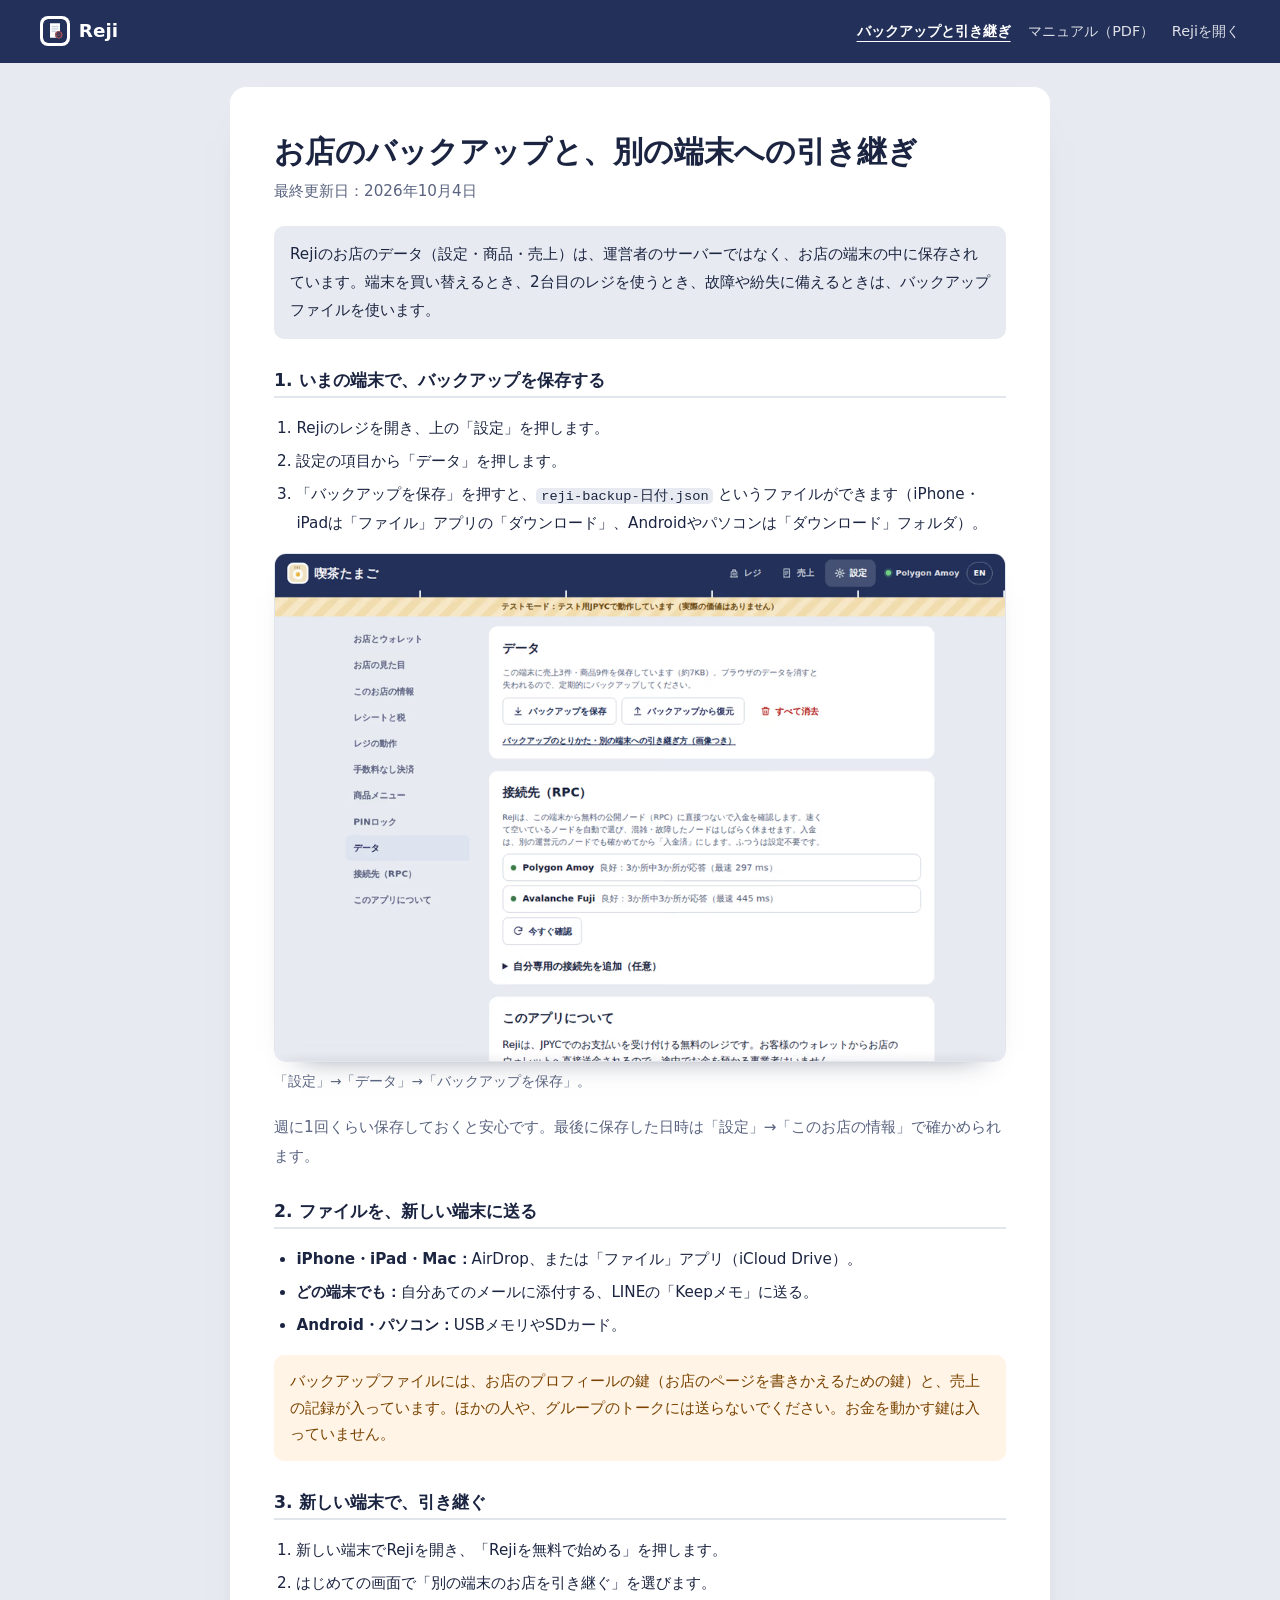
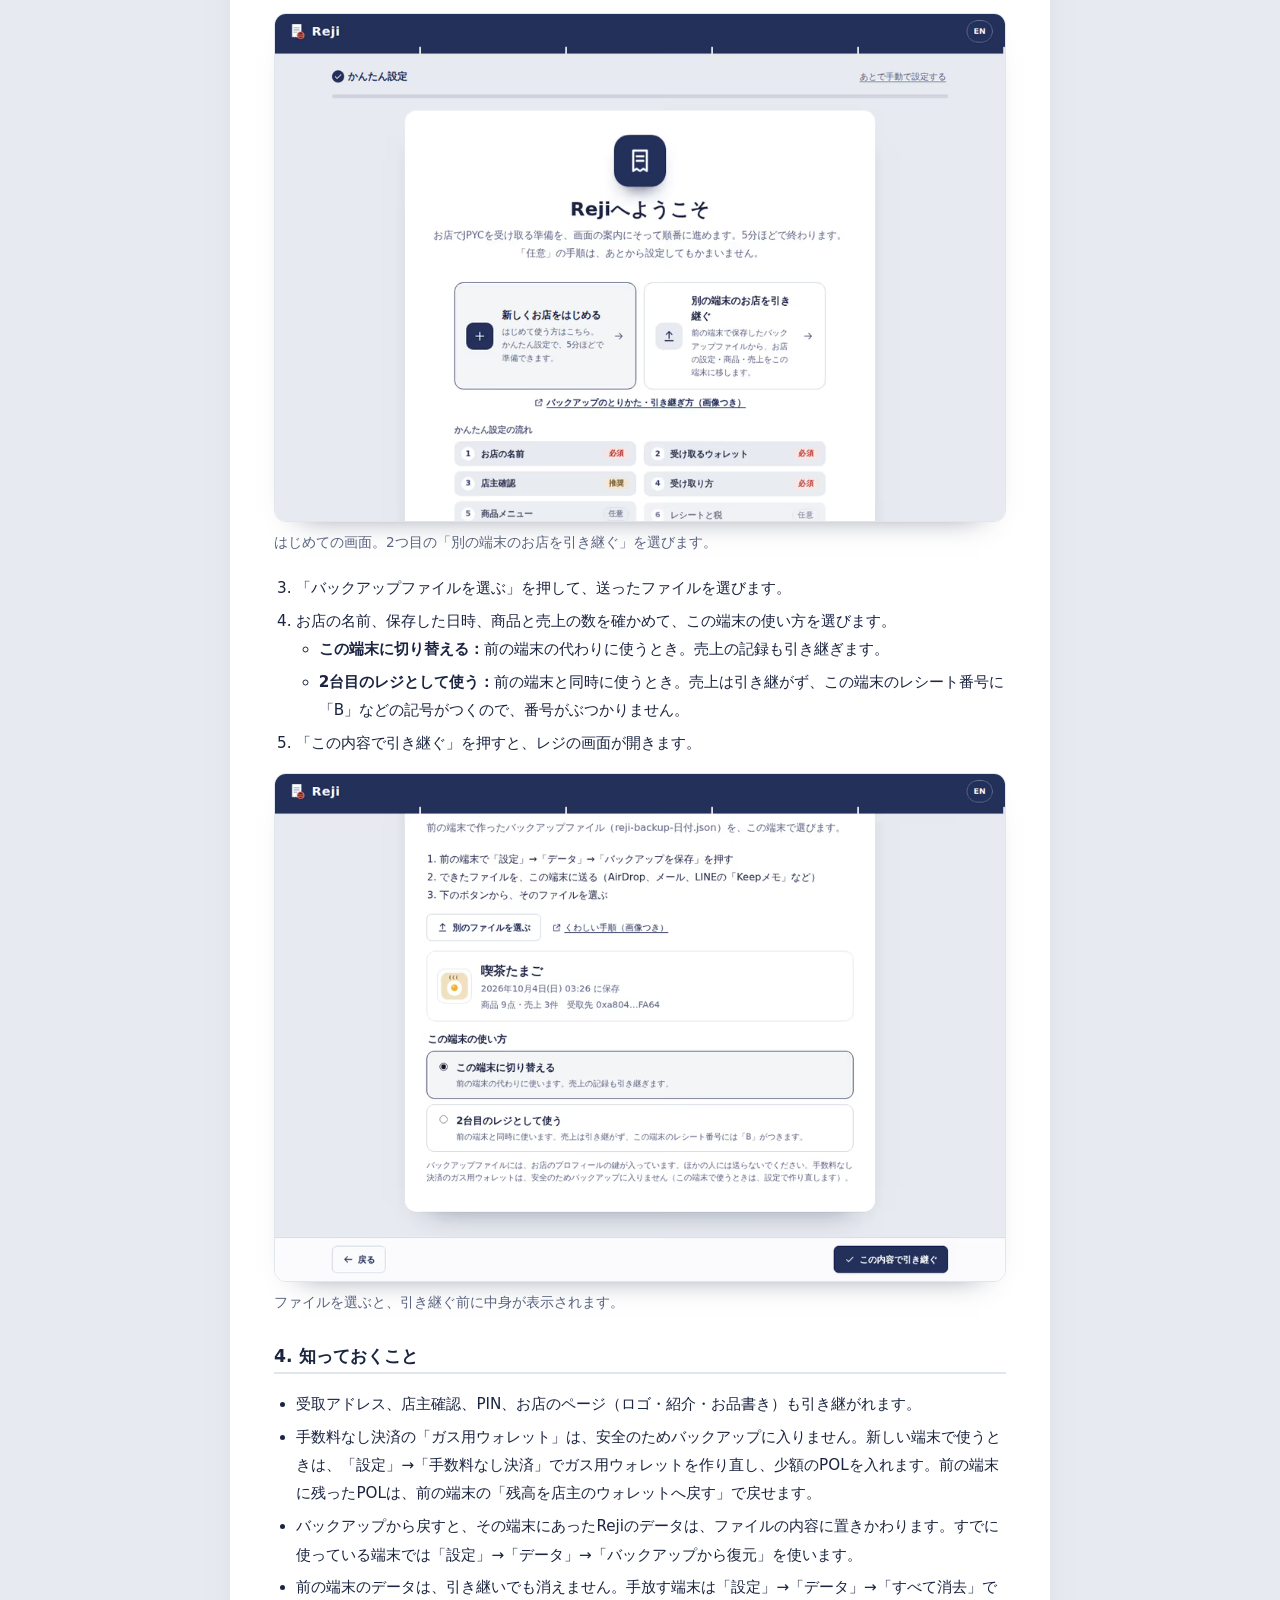
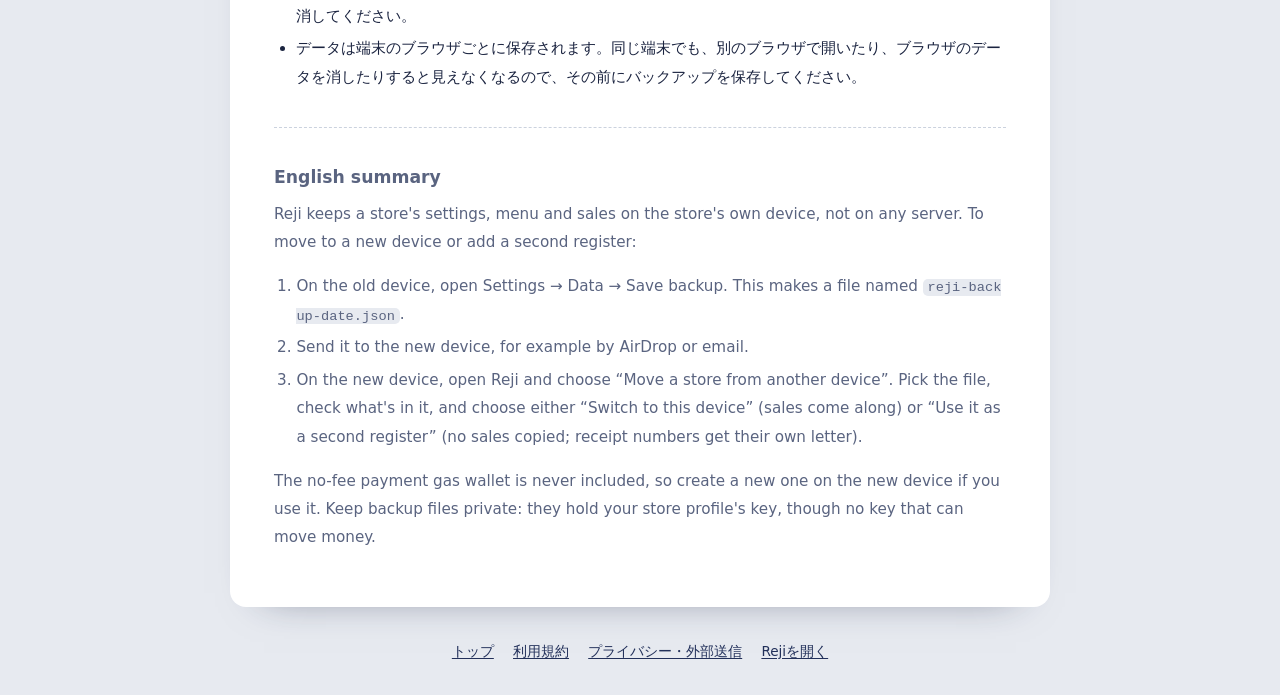
==== backup.html @ fb148472 "Reji v0.1.2" ====
<!doctype html>
<html lang="ja">
<head>
<meta charset="utf-8">
<meta name="viewport" content="width=device-width, initial-scale=1, viewport-fit=cover">
<meta name="format-detection" content="telephone=no, email=no, address=no, date=no">
<meta name="color-scheme" content="only light">
<meta name="theme-color" content="#22305A">
<title>お店のバックアップと引き継ぎ | Reji</title>
<meta name="description" content="Rejiのお店のデータ（設定・商品・売上）をバックアップして、新しい端末や2台目のレジに引き継ぐ手順です。">
<link rel="canonical" href="backup.html">
<meta property="og:url" content="backup.html">
<meta property="og:site_name" content="Reji">
<meta property="og:type" content="website">
<meta property="og:title" content="お店のバックアップと引き継ぎ | Reji">
<meta property="og:description" content="Rejiのお店のデータ（設定・商品・売上）をバックアップして、新しい端末や2台目のレジに引き継ぐ手順です。">
<meta property="og:image" content="assets/img/landing/og.png">
<meta property="og:image:width" content="1200">
<meta property="og:image:height" content="630">
<meta property="og:locale" content="ja_JP">
<meta name="twitter:card" content="summary_large_image">
<meta name="twitter:image" content="assets/img/landing/og.png">
<link rel="icon" href="favicon.ico" sizes="48x48">
<link rel="icon" href="assets/img/icon.svg" type="image/svg+xml">
<link rel="apple-touch-icon" href="assets/img/apple-touch-icon.png">
<link rel="stylesheet" href="assets/css/base.css">
<link rel="stylesheet" href="assets/css/legal.css">
</head>
<body class="legal">
<header class="lg-head">
  <a class="lg-brand" href="./"><img src="assets/img/icon.svg" alt="" width="30" height="30"><span>Reji</span></a>
  <nav><a href="backup.html" aria-current="page">バックアップと引き継ぎ</a><a href="docs/reji-manual-ja.pdf">マニュアル（PDF）</a><a href="app.html">Rejiを開く</a></nav>
</header>
<main class="lg-main">
<h1>お店のバックアップと、別の端末への引き継ぎ</h1>
<p class="lg-date">最終更新日：2026年10月4日</p>
<p class="lg-lead">Rejiのお店のデータ（設定・商品・売上）は、運営者のサーバーではなく、お店の端末の中に保存されています。端末を買い替えるとき、2台目のレジを使うとき、故障や紛失に備えるときは、バックアップファイルを使います。</p>

<h2>1. いまの端末で、バックアップを保存する</h2>
<ol>
<li>Rejiのレジを開き、上の「設定」を押します。</li>
<li>設定の項目から「データ」を押します。</li>
<li>「バックアップを保存」を押すと、<code>reji-backup-日付.json</code> というファイルができます（iPhone・iPadは「ファイル」アプリの「ダウンロード」、Androidやパソコンは「ダウンロード」フォルダ）。</li>
</ol>
<figure class="lg-fig"><picture><source srcset="assets/img/help/save.avif" type="image/avif"><img src="assets/img/help/save.jpg" alt="設定の「データ」にある「バックアップを保存」ボタン" loading="lazy" width="960" height="667"></picture><figcaption>「設定」→「データ」→「バックアップを保存」。</figcaption></figure>
<p class="lg-note">週に1回くらい保存しておくと安心です。最後に保存した日時は「設定」→「このお店の情報」で確かめられます。</p>

<h2>2. ファイルを、新しい端末に送る</h2>
<ul>
<li><b>iPhone・iPad・Mac：</b>AirDrop、または「ファイル」アプリ（iCloud Drive）。</li>
<li><b>どの端末でも：</b>自分あてのメールに添付する、LINEの「Keepメモ」に送る。</li>
<li><b>Android・パソコン：</b>USBメモリやSDカード。</li>
</ul>
<p class="lg-warn">バックアップファイルには、お店のプロフィールの鍵（お店のページを書きかえるための鍵）と、売上の記録が入っています。ほかの人や、グループのトークには送らないでください。お金を動かす鍵は入っていません。</p>

<h2>3. 新しい端末で、引き継ぐ</h2>
<ol>
<li>新しい端末でRejiを開き、「Rejiを無料で始める」を押します。</li>
<li>はじめての画面で「別の端末のお店を引き継ぐ」を選びます。</li>
</ol>
<figure class="lg-fig"><picture><source srcset="assets/img/help/welcome.avif" type="image/avif"><img src="assets/img/help/welcome.jpg" alt="「新しくお店をはじめる」と「別の端末のお店を引き継ぐ」の2つの選択肢" loading="lazy" width="960" height="667"></picture><figcaption>はじめての画面。2つ目の「別の端末のお店を引き継ぐ」を選びます。</figcaption></figure>
<ol start="3">
<li>「バックアップファイルを選ぶ」を押して、送ったファイルを選びます。</li>
<li>お店の名前、保存した日時、商品と売上の数を確かめて、この端末の使い方を選びます。
  <ul>
  <li><b>この端末に切り替える：</b>前の端末の代わりに使うとき。売上の記録も引き継ぎます。</li>
  <li><b>2台目のレジとして使う：</b>前の端末と同時に使うとき。売上は引き継がず、この端末のレシート番号に「B」などの記号がつくので、番号がぶつかりません。</li>
  </ul></li>
<li>「この内容で引き継ぐ」を押すと、レジの画面が開きます。</li>
</ol>
<figure class="lg-fig"><picture><source srcset="assets/img/help/restore.avif" type="image/avif"><img src="assets/img/help/restore.jpg" alt="バックアップファイルの中身（お店の名前、保存日時、商品と売上の数）と、端末の使い方の選択" loading="lazy" width="960" height="667"></picture><figcaption>ファイルを選ぶと、引き継ぐ前に中身が表示されます。</figcaption></figure>

<h2>4. 知っておくこと</h2>
<ul>
<li>受取アドレス、店主確認、PIN、お店のページ（ロゴ・紹介・お品書き）も引き継がれます。</li>
<li>手数料なし決済の「ガス用ウォレット」は、安全のためバックアップに入りません。新しい端末で使うときは、「設定」→「手数料なし決済」でガス用ウォレットを作り直し、少額のPOLを入れます。前の端末に残ったPOLは、前の端末の「残高を店主のウォレットへ戻す」で戻せます。</li>
<li>バックアップから戻すと、その端末にあったRejiのデータは、ファイルの内容に置きかわります。すでに使っている端末では「設定」→「データ」→「バックアップから復元」を使います。</li>
<li>前の端末のデータは、引き継いでも消えません。手放す端末は「設定」→「データ」→「すべて消去」で消してください。</li>
<li>データは端末のブラウザごとに保存されます。同じ端末でも、別のブラウザで開いたり、ブラウザのデータを消したりすると見えなくなるので、その前にバックアップを保存してください。</li>
</ul>

<section class="lg-en">
<h2>English summary</h2>
<p>Reji keeps a store's settings, menu and sales on the store's own device, not on any server. To move to a new device or add a second register:</p>
<ol>
<li>On the old device, open Settings → Data → Save backup. This makes a file named <code>reji-backup-date.json</code>.</li>
<li>Send it to the new device, for example by AirDrop or email.</li>
<li>On the new device, open Reji and choose “Move a store from another device”. Pick the file, check what's in it, and choose either “Switch to this device” (sales come along) or “Use it as a second register” (no sales copied; receipt numbers get their own letter).</li>
</ol>
<p>The no-fee payment gas wallet is never included, so create a new one on the new device if you use it. Keep backup files private: they hold your store profile's key, though no key that can move money.</p>
</section>
</main>
<footer class="lg-foot"><a href="./">トップ</a><a href="terms.html">利用規約</a><a href="privacy.html">プライバシー・外部送信</a><a href="app.html">Rejiを開く</a></footer>
</body>
</html>
---- assets/css/base.css ----
/* Reji: "receipt tape and hanko".
   Indigo (ai) is the ink of the shop curtain; vermilion (shu) appears only on
   the paid stamp; paper is white on a cool mist ground. */
/* Reji Dot: the register's own dot-matrix font for numbers (tools/make-dot-font.py,
   3 KB, served from this site). Japanese text uses the device's own fonts. */
@font-face {
  font-family: "Reji Dot";
  src: url("../fonts/reji-dot.woff") format("woff");
  font-display: swap;
  unicode-range: U+0020-007E, U+00A0, U+00A5, U+00D7, U+FF0C, U+FF0E, U+FFE5;
}

:root {
  --ai: #22305a;
  --ai-deep: #18213f;
  --ai-wash: #dde3ef;
  --ink: #1b2440;
  --ink-soft: #5a6480;
  --mist: #e7eaf0;
  --paper: #fff;
  --line: #cbd2de;
  --line-soft: #e1e5ec;
  --shu: #d0391f;
  --matcha: #3f7d4e;
  --ochre: #b7802a;
  --ochre-wash: #fbf1dc;
  --ochre-line: #e8d0a0;
  --ochre-ink: #6b4a12;
  --danger: #b3261e;
  --danger-wash: #fbeae8;
  --focus: #3d6fe0;

  --font-ui: "BIZ UDPGothic", "Hiragino Sans", "Hiragino Kaku Gothic ProN", "Yu Gothic UI", "Meiryo", system-ui, sans-serif;
  --font-dot: "Reji Dot", "BIZ UDPGothic", "Hiragino Sans", "Hiragino Kaku Gothic ProN", "Yu Gothic UI", "Meiryo", system-ui, sans-serif;

  /* modular scale 1.25 */
  --t-xs: 0.8rem;
  --t-sm: 0.9rem;
  --t-md: 1rem;
  --t-lg: 1.25rem;
  --t-xl: 1.5625rem;
  --t-2xl: 1.953rem;
  --t-3xl: 2.441rem;
  --t-4xl: 3.052rem;

  --r-key: 10px;
  --r-ctl: 8px;
  --r-card: 14px;
  --r-modal: 18px;

  color-scheme: only light; /* never auto-darkened: QR codes must stay dark on light */
}

*, *::before, *::after { box-sizing: border-box; }
[hidden] { display: none !important; }
html { -webkit-text-size-adjust: 100%; text-size-adjust: 100%; touch-action: manipulation; /* quick taps never zoom (iPhone, iPad) */ }
button, .btn, .tile { -webkit-user-select: none; user-select: none; -webkit-touch-callout: none; }
body {
  margin: 0;
  font: 400 var(--t-md) / 1.6 var(--font-ui);
  color: var(--ink);
  background: var(--mist);
  -webkit-font-smoothing: antialiased;
  font-variant-numeric: tabular-nums;
}
h1, h2, h3 { line-height: 1.3; font-weight: 700; }
p { margin: 0 0 0.75em; }
a { color: var(--ai); text-underline-offset: 0.18em; }
img, svg { max-width: 100%; }
button, input, select, textarea { font: inherit; color: inherit; }
:focus-visible { outline: 3px solid var(--focus); outline-offset: 2px; }
.sr-only { position: absolute !important; width: 1px; height: 1px; padding: 0; margin: -1px; overflow: hidden; clip: rect(0 0 0 0); white-space: nowrap; border: 0; }
.muted { color: var(--ink-soft); }
.hint { display: block; color: var(--ink-soft); font-size: var(--t-xs); line-height: 1.55; }
.fine { color: var(--ink-soft); font-size: var(--t-xs); margin: 0; }
.ic { width: 1.25em; height: 1.25em; flex: none; }

/* ---------- buttons ---------- */
.btn {
  display: inline-flex; align-items: center; justify-content: center; gap: 0.5em;
  min-height: 44px; padding: 0.55em 1.1em;
  border: 1.5px solid var(--line); border-radius: var(--r-ctl);
  background: var(--paper); color: var(--ai);
  font-weight: 700; font-size: var(--t-sm); line-height: 1.25; text-decoration: none;
  cursor: pointer; transition: background-color .15s, border-color .15s, transform .06s;
  -webkit-tap-highlight-color: transparent;
}
.btn:hover { border-color: var(--ai); }
.btn:active { transform: translateY(1px); }
.btn:disabled { opacity: .45; cursor: not-allowed; transform: none; }
.btn.primary { background: var(--ai); border-color: var(--ai); color: #fff; }
.btn.primary:hover:not(:disabled) { background: var(--ai-deep); border-color: var(--ai-deep); }
.btn.ghost { background: transparent; }
.btn.quiet { background: transparent; border-color: transparent; padding-inline: 0.7em; }
.btn.quiet:hover { background: var(--ai-wash); }
.btn.danger { background: var(--danger); border-color: var(--danger); color: #fff; }
.btn.danger-ghost { background: transparent; border-color: transparent; color: var(--danger); }
.btn.danger-ghost:hover { background: var(--danger-wash); }
.btn.big { min-height: 56px; padding-inline: 1.5em; font-size: var(--t-lg); border-radius: 10px; }
.btn.small { min-height: 36px; padding: 0.3em 0.8em; font-size: var(--t-xs); }
.icon-btn {
  display: inline-grid; place-items: center; width: 40px; height: 40px; flex: none;
  border: 0; border-radius: var(--r-ctl); background: transparent; color: var(--ink-soft); cursor: pointer;
}
.icon-btn:hover { background: var(--ai-wash); color: var(--ai); }
.icon-btn.danger:hover { background: var(--danger-wash); color: var(--danger); }
.btn-row { display: flex; flex-wrap: wrap; gap: 0.5rem; align-items: center; margin: 0.5rem 0 1rem; }
.btn-col { display: grid; gap: 0.4rem; }
.btn-col .btn { justify-content: flex-start; }

/* ---------- segmented controls (buttons with aria state, or radio labels) ---------- */
.seg { display: inline-flex; flex-wrap: wrap; gap: 2px; padding: 3px; border-radius: 999px; background: var(--ai-wash); }
.seg > button, .seg-opt > span {
  display: inline-flex; align-items: center; justify-content: center;
  min-height: 38px; padding: 0.3em 1.05em; border: 0; border-radius: 999px;
  background: transparent; color: var(--ai); font-weight: 700; font-size: var(--t-sm);
  cursor: pointer; white-space: nowrap;
}
.seg > [aria-selected="true"], .seg > [aria-checked="true"], .seg-opt input:checked + span {
  background: var(--paper); color: var(--ink); box-shadow: 0 1px 2px rgba(24, 33, 63, .2);
}
.seg-opt { position: relative; display: inline-flex; }
.seg-opt input { position: absolute; opacity: 0; width: 1px; height: 1px; }
.seg-opt input:focus-visible + span { outline: 3px solid var(--focus); outline-offset: 1px; }
.seg-sm > button { min-height: 32px; font-size: var(--t-xs); padding-inline: 0.9em; }

/* ---------- form fields ---------- */
.field { display: grid; gap: 0.35rem; margin: 0 0 1.15rem; padding: 0; border: 0; min-width: 0; }
.label { font-weight: 700; font-size: var(--t-sm); padding: 0; }
input:where(:not([type=checkbox]):not([type=radio]):not([type=file])), select {
  width: 100%; min-height: 44px; padding: 0.5em 0.75em;
  font-size: 16px; /* keeps iOS from zooming */
  background: var(--paper); border: 1.5px solid var(--line); border-radius: var(--r-ctl);
}
textarea { width: 100%; padding: 0.6em 0.75em; font-size: 16px; line-height: 1.65; background: var(--paper); border: 1.5px solid var(--line); border-radius: var(--r-ctl); resize: vertical; }
textarea:focus { outline: none; border-color: var(--ai); box-shadow: 0 0 0 3px rgba(34, 48, 90, .16); }
input:focus, select:focus { outline: none; border-color: var(--ai); box-shadow: 0 0 0 3px rgba(34, 48, 90, .16); }
input::placeholder { color: #98a1b6; }
.addr-input { letter-spacing: 0.02em; }
.field-error { color: var(--danger); font-size: var(--t-xs); font-weight: 700; margin: 0; }
.field-error:empty { display: none; }
.has-error input { border-color: var(--danger); }
.check { display: inline-flex; align-items: center; gap: 0.6em; min-height: 44px; cursor: pointer; }
.check input, .radio-inline input { width: 20px; height: 20px; margin: 0; accent-color: var(--ai); flex: none; }

/* ---------- chips ---------- */
.chips { display: flex; gap: 0.4rem; overflow-x: auto; scrollbar-width: none; padding: 2px; }
.chips::-webkit-scrollbar { display: none; }
.chip, .chip-check span {
  display: inline-flex; align-items: center; min-height: 38px; padding: 0.3em 1em;
  border: 1.5px solid var(--line); border-radius: 999px; background: var(--paper);
  color: var(--ink-soft); font-weight: 700; font-size: var(--t-sm); white-space: nowrap; cursor: pointer;
}
.chip[aria-selected="true"], .chip-check input:checked + span { background: var(--ai); border-color: var(--ai); color: #fff; }
.chip-check { position: relative; display: inline-flex; }
.chip-check input { position: absolute; opacity: 0; width: 1px; height: 1px; }
.chip-check input:focus-visible + span { outline: 3px solid var(--focus); outline-offset: 2px; }

/* ---------- noren header: the shop curtain carries the store's name ---------- */
.noren {
  position: relative; display: flex; align-items: center; gap: 1rem;
  min-height: 64px; padding: 0.55rem clamp(0.75rem, 2vw, 1.25rem) 1.05rem;
  padding-top: max(0.55rem, env(safe-area-inset-top));
  background: var(--ai); color: #fff;
}
.noren::after { /* the slits between curtain panels */
  content: ""; position: absolute; left: 0; right: 0; bottom: 0; height: 11px; pointer-events: none;
  background: repeating-linear-gradient(90deg, transparent 0 calc(20% - 3px), var(--mist) calc(20% - 3px) 20%);
}
.noren :focus-visible { outline-color: #fff; }
.brand { display: inline-flex; align-items: center; gap: 0.6rem; min-width: 0; color: #fff; text-decoration: none; }
.brand-mark { width: 30px; height: 30px; flex: none; }
.brand-name { font-weight: 700; font-size: var(--t-lg); letter-spacing: 0.04em; white-space: nowrap; overflow: hidden; text-overflow: ellipsis; }
.lang-btn {
  min-height: 36px; padding: 0.2em 0.8em; border: 1.5px solid rgba(255, 255, 255, .35); border-radius: 999px;
  background: transparent; color: #fff; font-weight: 700; font-size: var(--t-xs); cursor: pointer;
}
.lang-btn:hover { background: rgba(255, 255, 255, .12); }
.test-strip {
  margin: 0; padding: 0.35rem 1rem; text-align: center; font-weight: 700; font-size: var(--t-xs); color: var(--ochre-ink);
  background: repeating-linear-gradient(-45deg, #f6e7c6 0 12px, #f1dcae 12px 24px);
}

/* ---------- modal ---------- */
#modal { position: fixed; inset: 0; z-index: 60; display: grid; place-items: center; padding: 1rem; }
.modal-backdrop { position: absolute; inset: 0; background: rgba(24, 33, 63, .5); }
.modal {
  position: relative; width: min(520px, 100%); max-height: calc(100dvh - 2rem); overflow: auto;
  padding: 1.5rem; border-radius: var(--r-modal); background: var(--paper);
  box-shadow: 0 24px 60px -12px rgba(24, 33, 63, .45);
}
.modal:focus { outline: none; }
.modal.small { width: min(420px, 100%); }
.modal.wide { width: min(860px, 100%); }
.modal-title { display: flex; align-items: center; gap: 0.45em; margin: 0 0 0.5rem; font-size: var(--t-lg); }
.modal-text { margin: 0 0 1rem; color: var(--ink-soft); }
.modal-actions { display: flex; flex-wrap: wrap; justify-content: flex-end; gap: 0.6rem; margin-top: 1.25rem; }
.modal-x { position: absolute; top: 0.6rem; right: 0.6rem; }
body.modal-open { overflow: hidden; }
.pin-input { font-size: 1.6rem !important; letter-spacing: 0.4em; text-align: center; }
.shake { animation: shake .35s; }
@keyframes shake { 20%, 60% { transform: translateX(-6px); } 40%, 80% { transform: translateX(6px); } }

/* ---------- toast ---------- */
#toast {
  position: fixed; left: 50%; bottom: calc(1.25rem + env(safe-area-inset-bottom)); z-index: 80;
  max-width: calc(100vw - 2rem); padding: 0.7em 1.25em; border-radius: 999px;
  background: var(--ai-deep); color: #fff; font-weight: 700; font-size: var(--t-sm); text-align: center;
  transform: translate(-50%, 180%); transition: transform .25s ease; pointer-events: none;
}
#toast.show { transform: translate(-50%, 0); }
#toast[data-kind="error"] { background: var(--danger); }

/* ---------- notices, key/value lists, spinner ---------- */
.notice { margin: 0; padding: 0.85rem 1rem; border-radius: 12px; font-size: var(--t-sm); }
.notice h1 { margin: 0 0 0.3rem; font-size: var(--t-lg); }
.notice p { margin: 0; }
.notice.warn { background: var(--ochre-wash); border: 1.5px solid var(--ochre-line); color: #5b3e0e; }
.notice.error { background: var(--danger-wash); border: 1.5px solid #efc2bd; color: #7c1d16; }
.kv { display: grid; gap: 0.35rem; margin: 1rem 0 0; font-size: var(--t-sm); text-align: left; }
.kv > div { display: flex; justify-content: space-between; align-items: baseline; gap: 1rem; padding-bottom: 0.35rem; border-bottom: 1px dotted var(--line); }
.kv dt { color: var(--ink-soft); flex: none; }
.kv dd { margin: 0; font-weight: 700; text-align: right; overflow-wrap: anywhere; }
.working { display: flex; align-items: center; gap: 0.75rem; margin: 0; font-weight: 700; }
.spinner { width: 22px; height: 22px; flex: none; border-radius: 50%; border: 3px solid var(--ai-wash); border-top-color: var(--ai); animation: spin .9s linear infinite; }
@keyframes spin { to { transform: rotate(360deg); } }
.empty { padding: 2.5rem 1rem; text-align: center; }
.empty-title { font-weight: 700; font-size: var(--t-lg); margin-bottom: 0.4rem; }
.empty-text { color: var(--ink-soft); max-width: 42ch; margin: 0 auto 1.25rem; }
.empty-actions { display: flex; flex-wrap: wrap; justify-content: center; gap: 0.5rem; }
.chain-badge {
  display: inline-block; padding: 0.1rem 0.6rem; border-radius: 999px; white-space: nowrap;
  background: var(--ai-wash); color: var(--ai); font-size: var(--t-xs); font-weight: 700;
}
.chain-badge.test { background: #f6e7c6; color: var(--ochre-ink); }

/* ---------- QR ---------- */
.qr-frame { position: relative; width: min(100%, 360px); aspect-ratio: 1; }
.qr-frame > svg { display: block; width: 100%; height: 100%; }
.qr-frame.small { width: min(100%, 232px); }

/* ---------- receipt paper ---------- */
.torn { position: relative; }
.torn::after { /* zigzag tear at the bottom of the paper */
  content: ""; position: absolute; left: 0; right: 0; top: 100%; height: 9px; pointer-events: none;
  background: url("data:image/svg+xml,%3Csvg xmlns='http://www.w3.org/2000/svg' width='14' height='9' viewBox='0 0 14 9'%3E%3Cpath d='M0 0h14L7 9z' fill='%23fff'/%3E%3C/svg%3E") repeat-x 0 0 / 14px 9px;
}
.receipt { background: var(--paper); color: var(--ink); padding: 1.35rem 1.15rem 1.4rem; font-size: var(--t-sm); }
.rc-head { text-align: center; }
.rc-store { margin: 0 0 0.25rem; font-size: var(--t-lg); }
.rc-head p { margin: 0; color: var(--ink-soft); font-size: var(--t-xs); }
.rc-title { margin: 0.9rem 0 0.4rem; text-align: center; font-weight: 700; letter-spacing: 0.5em; padding-left: 0.5em; }
:lang(en) .rc-title { letter-spacing: 0.2em; padding-left: 0.2em; }
.rc-meta { display: flex; flex-wrap: wrap; justify-content: space-between; gap: 0.25rem 1rem; padding-bottom: 0.5rem; border-bottom: 1px dashed var(--line); color: var(--ink-soft); font-size: var(--t-xs); }
.rc-items { list-style: none; margin: 0.5rem 0; padding: 0; }
.rc-items li { display: grid; grid-template-columns: 1fr auto; column-gap: 0.75rem; padding: 0.22rem 0; }
.rc-amt { font-family: var(--font-dot); text-align: right; }
.rc-qty { grid-column: 1 / -1; padding-left: 1em; color: var(--ink-soft); font-size: var(--t-xs); font-family: var(--font-dot); }
.rc-desc { margin: 0.6rem 0; }
.rc-totals, .rc-pay { margin: 0; padding-top: 0.5rem; border-top: 1px dashed var(--line); }
.rc-totals > div, .rc-pay > div { display: flex; justify-content: space-between; align-items: baseline; gap: 1rem; }
.rc-totals dd, .rc-pay dd { margin: 0; text-align: right; }
.rc-totals dd { font-family: var(--font-dot); }
.rc-totals small { font-family: var(--font-ui); }
.rc-total { font-weight: 700; font-size: var(--t-lg); }
.rc-total dd { font-size: var(--t-xl); }
.rc-rate { color: var(--ink-soft); font-size: var(--t-xs); }
.rc-pay { margin-top: 0.6rem; font-size: var(--t-xs); }
.rc-note, .rc-foot { margin: 0.6rem 0 0; color: var(--ink-soft); font-size: var(--t-xs); }
.rc-foot { text-align: center; }
.rc-qr { margin-top: 0.8rem; text-align: center; font-size: var(--t-xs); color: var(--ink-soft); }
.rc-qr svg { width: 30mm; height: 30mm; }

/* ---------- the paid stamp (日付印) ---------- */
.hanko { display: block; width: 100%; height: 100%; overflow: visible; color: var(--shu); mix-blend-mode: multiply; }
.stamp { pointer-events: none; opacity: .92; transform: rotate(-12deg); animation: stamp-in .5s cubic-bezier(.2, .75, .3, 1) .12s both; }
@keyframes stamp-in {
  0% { opacity: 0; transform: scale(1.9) rotate(-3deg); }
  60% { opacity: 1; transform: scale(.94) rotate(-13deg); }
  80% { transform: scale(1.02) rotate(-12deg); }
  100% { opacity: .92; transform: scale(1) rotate(-12deg); }
}
@media (prefers-reduced-motion: reduce) {
  .stamp { animation: none; }
  *, *::before, *::after { transition-duration: 0s !important; }
}

/* ---------- printing: only #print-root goes to paper ---------- */
#print-root { display: none; }
@media print {
  @page { margin: 4mm; }
  body[data-print] { background: #fff; }
  body[data-print] > *:not(#print-root) { display: none !important; }
  body[data-print] #print-root { display: block; width: var(--print-w, 48mm); font-size: 9pt; color: #000; }
  #print-root .receipt { padding: 0; font-size: 9pt; }
  #print-root .rc-store { font-size: 12pt; }
  #print-root .rc-total { font-size: 11pt; }
  #print-root .rc-total dd { font-size: 13pt; }
  * { -webkit-print-color-adjust: exact; print-color-adjust: exact; }
}

/* terms / privacy links under customer-facing pages */
.legal-links { display: flex; justify-content: center; flex-wrap: wrap; gap: 0.3rem 1.1rem; padding: 0.5rem 1rem calc(1.25rem + env(safe-area-inset-bottom)); font-size: 0.75rem; }
.legal-links a { color: inherit; opacity: 0.7; }
@media print { .legal-links { display: none; } }

/* ---- store branding (shared) ---- */
.noren { background: var(--brand, var(--ai)); }
.brand-logo { width: 34px; height: 34px; flex: none; border-radius: 9px; background: #fff; object-fit: contain; padding: 2px; }
.receipt[data-brand="1"] .rc-store { color: var(--rc-brand); }
.receipt[data-brand="1"] .rc-head { border-bottom: 3px solid var(--rc-brand); padding-bottom: 0.45rem; }
.rc-logo { display: block; width: 64px; height: 64px; margin: 0 auto 0.35rem; object-fit: contain; }
.rc-link { margin: 0.7rem 0 0; text-align: center; }
.rc-link a { display: inline-block; padding: 0.35rem 0.95rem; border-radius: 99px; border: 1.5px solid currentColor; color: var(--rc-brand, var(--ai)); font-weight: 700; font-size: 0.85em; text-decoration: none; }
.rc-link-url { display: none; }
.sr-only { position: absolute; width: 1px; height: 1px; padding: 0; margin: -1px; overflow: hidden; clip: rect(0 0 0 0); white-space: nowrap; border: 0; }
@media print {
  .rc-link a { display: none; }
  .rc-link-url { display: block; font-size: 0.75em; word-break: break-all; }
  .rc-logo { filter: grayscale(1) contrast(1.2); }
}

/* ---- store card: store page, payment complete, Settings preview ---- */
.store-card { --sc: var(--brand, var(--ai)); display: grid; gap: 0.8rem; padding: 1.1rem 1.1rem 1.2rem; border: 1px solid var(--line-soft); border-top: 4px solid var(--sc); border-radius: 16px; background: #fff; box-shadow: 0 12px 28px -24px rgba(24, 33, 63, .6); text-align: left; }
.sc-head { display: flex; align-items: center; gap: 0.85rem; min-width: 0; }
.sc-logo { width: 64px; height: 64px; flex: none; padding: 4px; border: 1px solid var(--line-soft); border-radius: 14px; background: #fff; object-fit: contain; }
.sc-mono { display: grid; place-items: center; border: 0; background: var(--sc); color: #fff; font-size: 1.6rem; font-weight: 700; }
.sc-id { min-width: 0; }
.sc-name { margin: 0; color: var(--sc); font-size: var(--t-xl); font-weight: 700; line-height: 1.3; overflow-wrap: anywhere; }
.sc-tag { margin: 0.15rem 0 0; line-height: 1.55; }
.sc-people { display: flex; align-items: center; gap: 0.3rem; margin: 0.25rem 0 0; color: var(--ink-soft); font-size: var(--t-sm); }
.sc-people .ic, .sc-link .ic { width: 15px; height: 15px; }
.sc-event { display: inline-flex; align-items: center; gap: 0.4rem; justify-self: start; margin: 0; padding: 0.3rem 0.85rem; border-radius: 99px; background: var(--sc); color: #fff; font-size: var(--t-sm); }
.sc-event .ic { width: 16px; height: 16px; }
.sc-event b { margin-right: 0.6em; }
.sc-about { margin: 0; line-height: 1.85; white-space: pre-line; overflow-wrap: anywhere; }
.sc-links { display: flex; flex-wrap: wrap; gap: 0.5rem; }
.sc-link { display: inline-flex; align-items: center; gap: 0.35rem; padding: 0.42rem 0.9rem; border: 1.5px solid var(--sc); border-radius: 99px; color: var(--sc); font-size: var(--t-sm); font-weight: 700; text-decoration: none; }
.store-card.compact { padding: 0.9rem; box-shadow: none; }
.store-card.compact .sc-logo { width: 48px; height: 48px; border-radius: 11px; }

/* ---- receipts: event, 宛名 and 但し書き ---- */
.rc-event { margin: 0.25rem 0 0; font-weight: 700; }
.rc-addressee { margin: 0.5rem 0 0.3rem; padding-bottom: 0.15rem; border-bottom: 1px solid currentColor; font-size: 1.12em; text-align: left; }
.rc-proviso { margin: 0.4rem 0 0; font-size: 0.9em; }
.rc-received { margin: 0.1rem 0 0.4rem; font-size: 0.85em; }

/* ---- 店頭POP: fits a Japanese postcard (100 x 148 mm) ---- */
.pop { --pop: var(--ai); display: grid; justify-items: center; gap: 2.4mm; width: 96mm; box-sizing: border-box; padding: 6mm 5mm 4mm; border: 2.2mm solid var(--pop); border-radius: 6mm; background: #fff; color: #1b2440; text-align: center; font-family: var(--font-ui); -webkit-print-color-adjust: exact; print-color-adjust: exact; }
.pop p { margin: 0; }
.pop-logo { width: 24mm; height: 24mm; object-fit: contain; }
.pop-name { color: var(--pop); font-size: 19pt; font-weight: 700; line-height: 1.25; }
.pop-tag { font-size: 9.5pt; line-height: 1.5; }
.pop-event { padding: 1mm 3.5mm; border-radius: 99px; background: var(--pop); color: #fff; font-size: 9.5pt; font-weight: 700; }
.pop-pay { width: 100%; box-sizing: border-box; padding: 3mm 3mm 3.2mm; border-radius: 3mm; background: #f2f4fa; }
.pop-big { color: var(--pop); font-size: 23pt; font-weight: 800; letter-spacing: 0.04em; }
.pop .pop-sub { margin-top: 1mm; font-size: 9.5pt; font-weight: 700; }
.pop .pop-how { margin-top: 1mm; color: #434a5e; font-size: 8pt; line-height: 1.5; }
.pop-qr svg { display: block; width: 28mm; height: 28mm; margin: 0 auto; }
.pop .pop-qr p { margin-top: 1mm; font-size: 8pt; font-weight: 700; }
.pop-foot { color: #6b7285; font-size: 6.5pt; }
@page pop { size: 100mm 148mm; margin: 2mm; }
@media print { body[data-print="pop"] #print-root { page: pop; font-size: 10pt; } }

.mono { font-family: var(--font-dot); font-size: 0.95em; word-break: break-all; }
.opt { margin-left: 0.3rem; padding: 0.05rem 0.5rem; border-radius: 99px; background: var(--mist); color: var(--ink-soft); font-size: 0.72rem; font-weight: 700; vertical-align: middle; }
---- assets/css/legal.css ----
/* Terms and privacy pages */
body.legal { margin: 0; background: var(--mist); color: var(--ink); font-family: "BIZ UDPGothic", "Hiragino Sans", "Noto Sans CJK JP", "Noto Sans JP", "Yu Gothic", system-ui, sans-serif; line-height: 1.85; }
.lg-head { display: flex; align-items: center; flex-wrap: wrap; gap: 0.5rem 1.5rem; padding: max(0.9rem, env(safe-area-inset-top)) clamp(1rem, 4vw, 2.5rem) 0.9rem; background: var(--ai); color: #fff; }
.lg-brand { display: inline-flex; align-items: center; gap: 0.55rem; color: #fff; text-decoration: none; font-weight: 700; font-size: 1.15rem; }
.lg-brand img { background: #fff; border-radius: 8px; padding: 3px; }
.lg-head nav { display: flex; flex-wrap: wrap; gap: 0.25rem 1.1rem; margin-left: auto; font-size: 0.9rem; }
.lg-head nav a { color: rgba(255, 255, 255, .85); text-decoration: none; }
.lg-head nav a[aria-current="page"] { color: #fff; font-weight: 700; text-decoration: underline; text-underline-offset: 5px; }
.lg-main { max-width: 820px; margin: 1.5rem auto 2rem; padding: clamp(1.25rem, 4vw, 2.75rem); background: var(--paper); border-radius: 16px; box-shadow: 0 20px 40px -34px rgba(24, 33, 63, .6); }
.lg-main h1 { margin: 0; font-size: clamp(1.45rem, 3.2vw, 1.9rem); line-height: 1.35; }
.lg-date { margin: 0.35rem 0 1.25rem; color: var(--ink-soft); font-size: 0.85rem; }
.lg-lead { padding: 0.9rem 1rem; border-radius: 10px; background: var(--mist); }
.lg-main h2 { margin: 1.9rem 0 0.4rem; padding-bottom: 0.3rem; border-bottom: 2px solid var(--line-soft); font-size: 1.08rem; }
.lg-main p, .lg-main li { font-size: 0.95rem; }
.lg-main ol, .lg-main ul { padding-left: 1.4rem; }
.lg-main li + li { margin-top: 0.3rem; }
.lg-paren { list-style: none; counter-reset: p; padding-left: 0.2rem; }
.lg-paren li { counter-increment: p; padding-left: 2.2em; text-indent: -2.2em; }
.lg-paren li::before { content: "(" counter(p) ") "; }
.lg-table { overflow-x: auto; margin: 0.75rem 0; -webkit-overflow-scrolling: touch; }
.lg-table table { width: 100%; min-width: 640px; border-collapse: collapse; font-size: 0.85rem; line-height: 1.65; }
.lg-table th, .lg-table td { padding: 0.6rem 0.65rem; border: 1px solid var(--line); vertical-align: top; text-align: left; }
.lg-table th { background: var(--ai-wash); white-space: nowrap; }
.lg-table td:first-child { font-weight: 700; }
.lg-operator dl { display: grid; gap: 0.3rem; margin: 0.5rem 0 0; }
.lg-operator dl div { display: grid; grid-template-columns: 8em 1fr; }
.lg-operator dt { color: var(--ink-soft); }
.lg-operator dd { margin: 0; word-break: break-all; }
.lg-en { margin-top: 2.25rem; padding-top: 0.5rem; border-top: 1px dashed var(--line); color: var(--ink-soft); }
.lg-en h2 { border: 0; }
.lg-foot { display: flex; justify-content: center; flex-wrap: wrap; gap: 0.4rem 1.2rem; padding: 0 1rem calc(2rem + env(safe-area-inset-bottom)); font-size: 0.85rem; }
.lg-foot a, .lg-main a { color: var(--ai); }
@media print { .lg-head nav, .lg-foot { display: none; } body.legal { background: #fff; } .lg-main { box-shadow: none; margin: 0; max-width: none; } }
.lg-table th:nth-child(1) { width: 32%; }
.lg-table td:nth-child(3), .lg-table th:nth-child(3) { min-width: 9.5em; }

/* ---- help pages (backup.html) ---- */
.lg-fig { margin: 0.9rem 0 1.2rem; }
.lg-fig img { display: block; width: 100%; height: auto; border: 1px solid var(--line-soft); border-radius: 12px; box-shadow: 0 16px 30px -26px rgba(24, 33, 63, .7); }
.lg-fig figcaption { margin-top: 0.45rem; color: var(--ink-soft); font-size: 0.85rem; }
.lg-note { color: var(--ink-soft); }
.lg-warn { padding: 0.8rem 1rem; border-radius: 10px; background: #fff4e5; color: #7a4300; line-height: 1.75; }
.lg-main code { padding: 0.05em 0.35em; border-radius: 5px; background: var(--mist); font-size: 0.9em; word-break: break-all; }
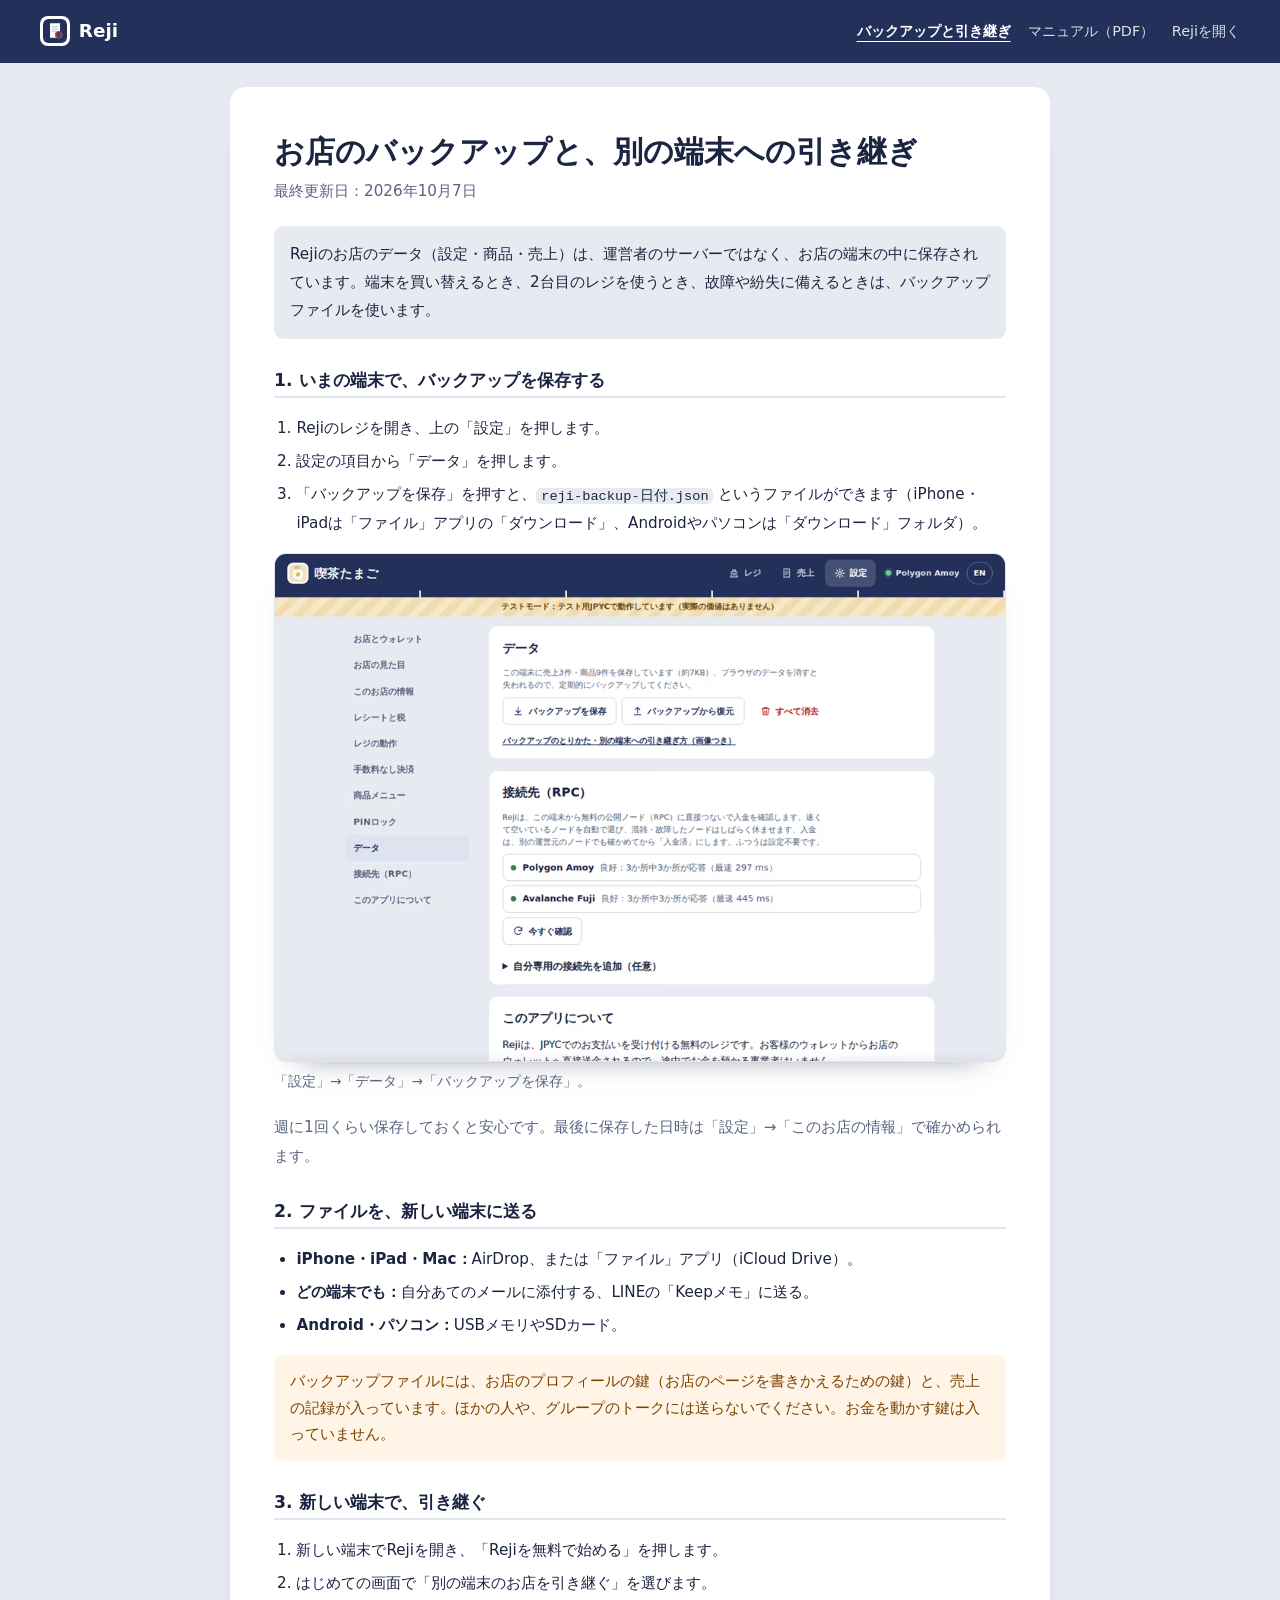
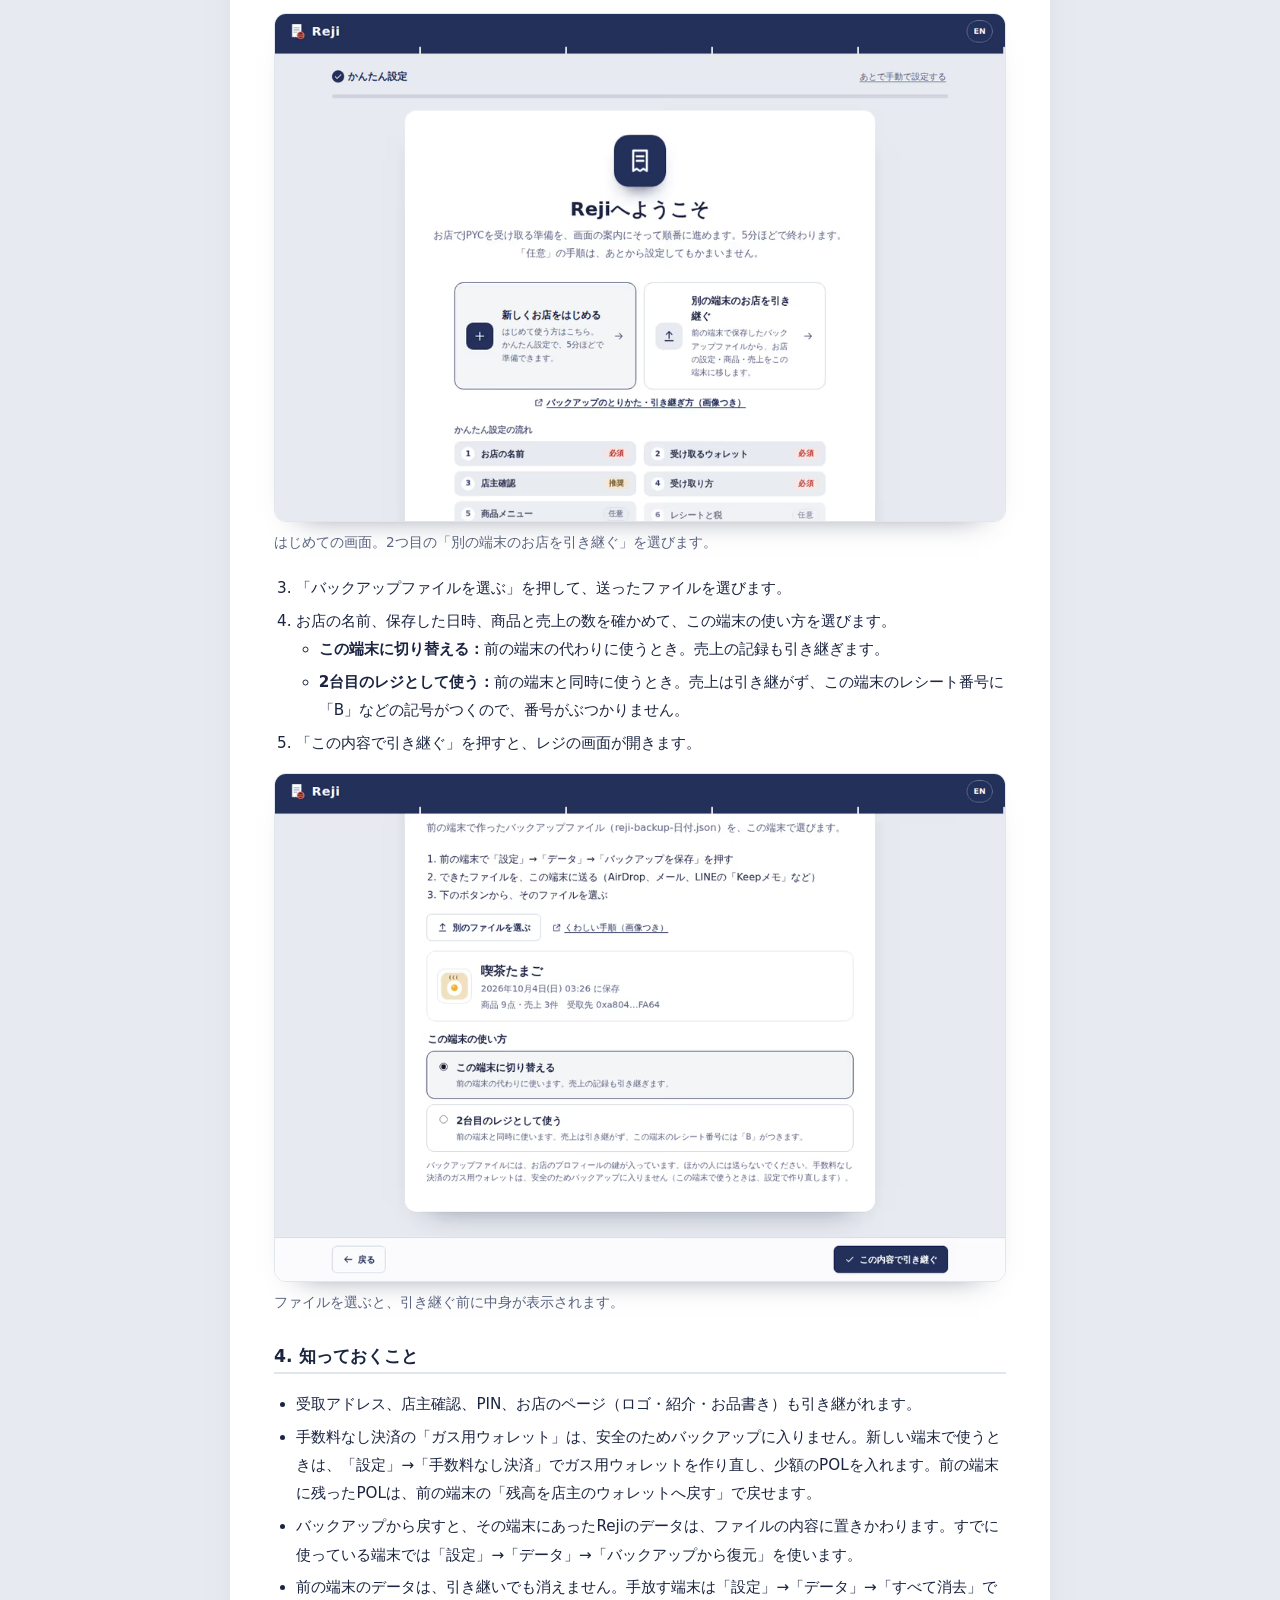
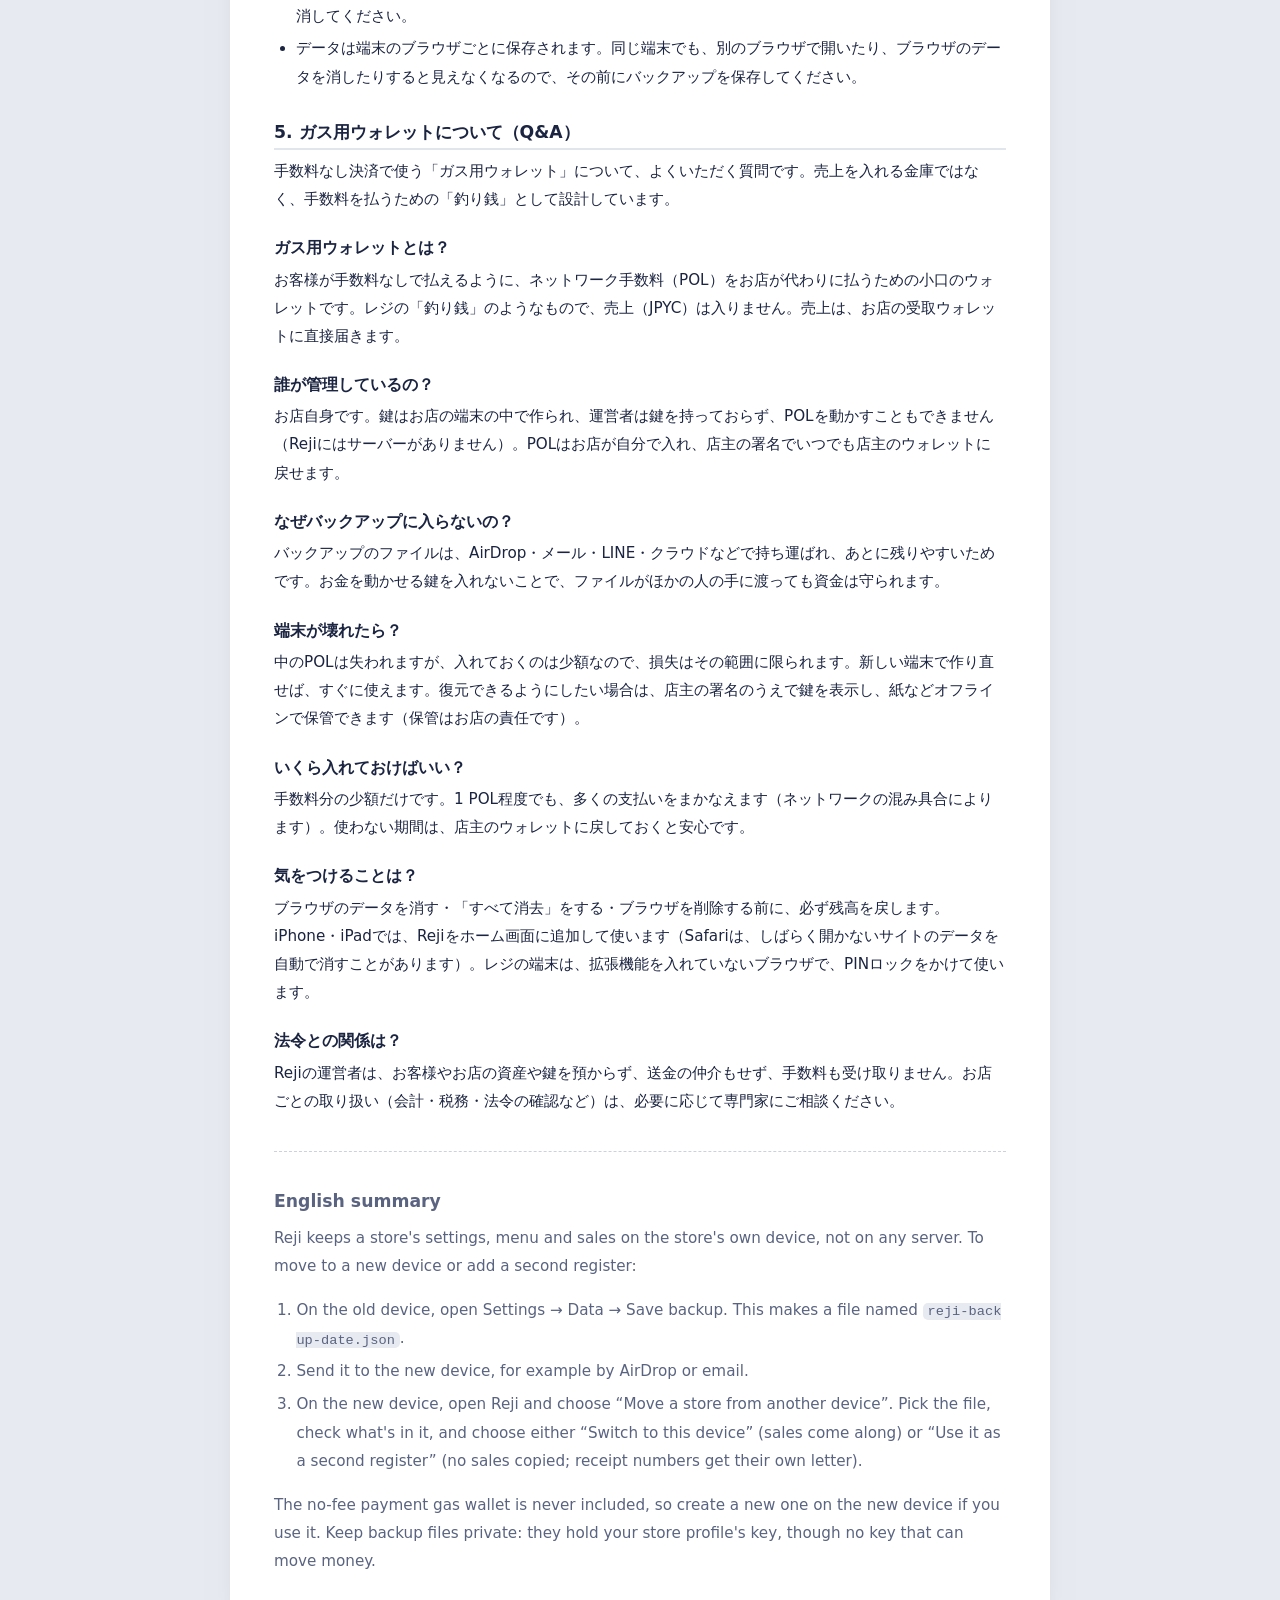
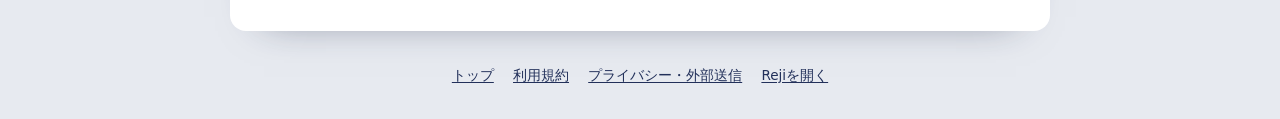
==== commit 0352da42: "Backup and Legal copy updates" ====
--- a/backup.html
+++ b/backup.html
@@ -33,7 +33,7 @@
 </header>
 <main class="lg-main">
 <h1>お店のバックアップと、別の端末への引き継ぎ</h1>
-<p class="lg-date">最終更新日：2026年10月4日</p>
+<p class="lg-date">最終更新日：2026年10月7日</p>
 <p class="lg-lead">Rejiのお店のデータ（設定・商品・売上）は、運営者のサーバーではなく、お店の端末の中に保存されています。端末を買い替えるとき、2台目のレジを使うとき、故障や紛失に備えるときは、バックアップファイルを使います。</p>
 
 <h2>1. いまの端末で、バックアップを保存する</h2>
@@ -79,6 +79,23 @@
 <li>データは端末のブラウザごとに保存されます。同じ端末でも、別のブラウザで開いたり、ブラウザのデータを消したりすると見えなくなるので、その前にバックアップを保存してください。</li>
 </ul>
 
+<h2>5. ガス用ウォレットについて（Q&amp;A）</h2>
+<p>手数料なし決済で使う「ガス用ウォレット」について、よくいただく質問です。売上を入れる金庫ではなく、手数料を払うための「釣り銭」として設計しています。</p>
+<h3>ガス用ウォレットとは？</h3>
+<p>お客様が手数料なしで払えるように、ネットワーク手数料（POL）をお店が代わりに払うための小口のウォレットです。レジの「釣り銭」のようなもので、売上（JPYC）は入りません。売上は、お店の受取ウォレットに直接届きます。</p>
+<h3>誰が管理しているの？</h3>
+<p>お店自身です。鍵はお店の端末の中で作られ、運営者は鍵を持っておらず、POLを動かすこともできません（Rejiにはサーバーがありません）。POLはお店が自分で入れ、店主の署名でいつでも店主のウォレットに戻せます。</p>
+<h3>なぜバックアップに入らないの？</h3>
+<p>バックアップのファイルは、AirDrop・メール・LINE・クラウドなどで持ち運ばれ、あとに残りやすいためです。お金を動かせる鍵を入れないことで、ファイルがほかの人の手に渡っても資金は守られます。</p>
+<h3>端末が壊れたら？</h3>
+<p>中のPOLは失われますが、入れておくのは少額なので、損失はその範囲に限られます。新しい端末で作り直せば、すぐに使えます。復元できるようにしたい場合は、店主の署名のうえで鍵を表示し、紙などオフラインで保管できます（保管はお店の責任です）。</p>
+<h3>いくら入れておけばいい？</h3>
+<p>手数料分の少額だけです。1 POL程度でも、多くの支払いをまかなえます（ネットワークの混み具合によります）。使わない期間は、店主のウォレットに戻しておくと安心です。</p>
+<h3>気をつけることは？</h3>
+<p>ブラウザのデータを消す・「すべて消去」をする・ブラウザを削除する前に、必ず残高を戻します。iPhone・iPadでは、Rejiをホーム画面に追加して使います（Safariは、しばらく開かないサイトのデータを自動で消すことがあります）。レジの端末は、拡張機能を入れていないブラウザで、PINロックをかけて使います。</p>
+<h3>法令との関係は？</h3>
+<p>Rejiの運営者は、お客様やお店の資産や鍵を預からず、送金の仲介もせず、手数料も受け取りません。お店ごとの取り扱い（会計・税務・法令の確認など）は、必要に応じて専門家にご相談ください。</p>
+
 <section class="lg-en">
 <h2>English summary</h2>
 <p>Reji keeps a store's settings, menu and sales on the store's own device, not on any server. To move to a new device or add a second register:</p>
--- a/assets/css/legal.css
+++ b/assets/css/legal.css
@@ -41,3 +41,7 @@
 .lg-note { color: var(--ink-soft); }
 .lg-warn { padding: 0.8rem 1rem; border-radius: 10px; background: #fff4e5; color: #7a4300; line-height: 1.75; }
 .lg-main code { padding: 0.05em 0.35em; border-radius: 5px; background: var(--mist); font-size: 0.9em; word-break: break-all; }
+
+/* questions in help pages: smaller than section headings, kept close to their answers */
+.lg-main h3 { margin: 1.4rem 0 0.25rem; font-size: 1.02rem; line-height: 1.6; }
+.lg-main h3 + p { margin-top: 0; }
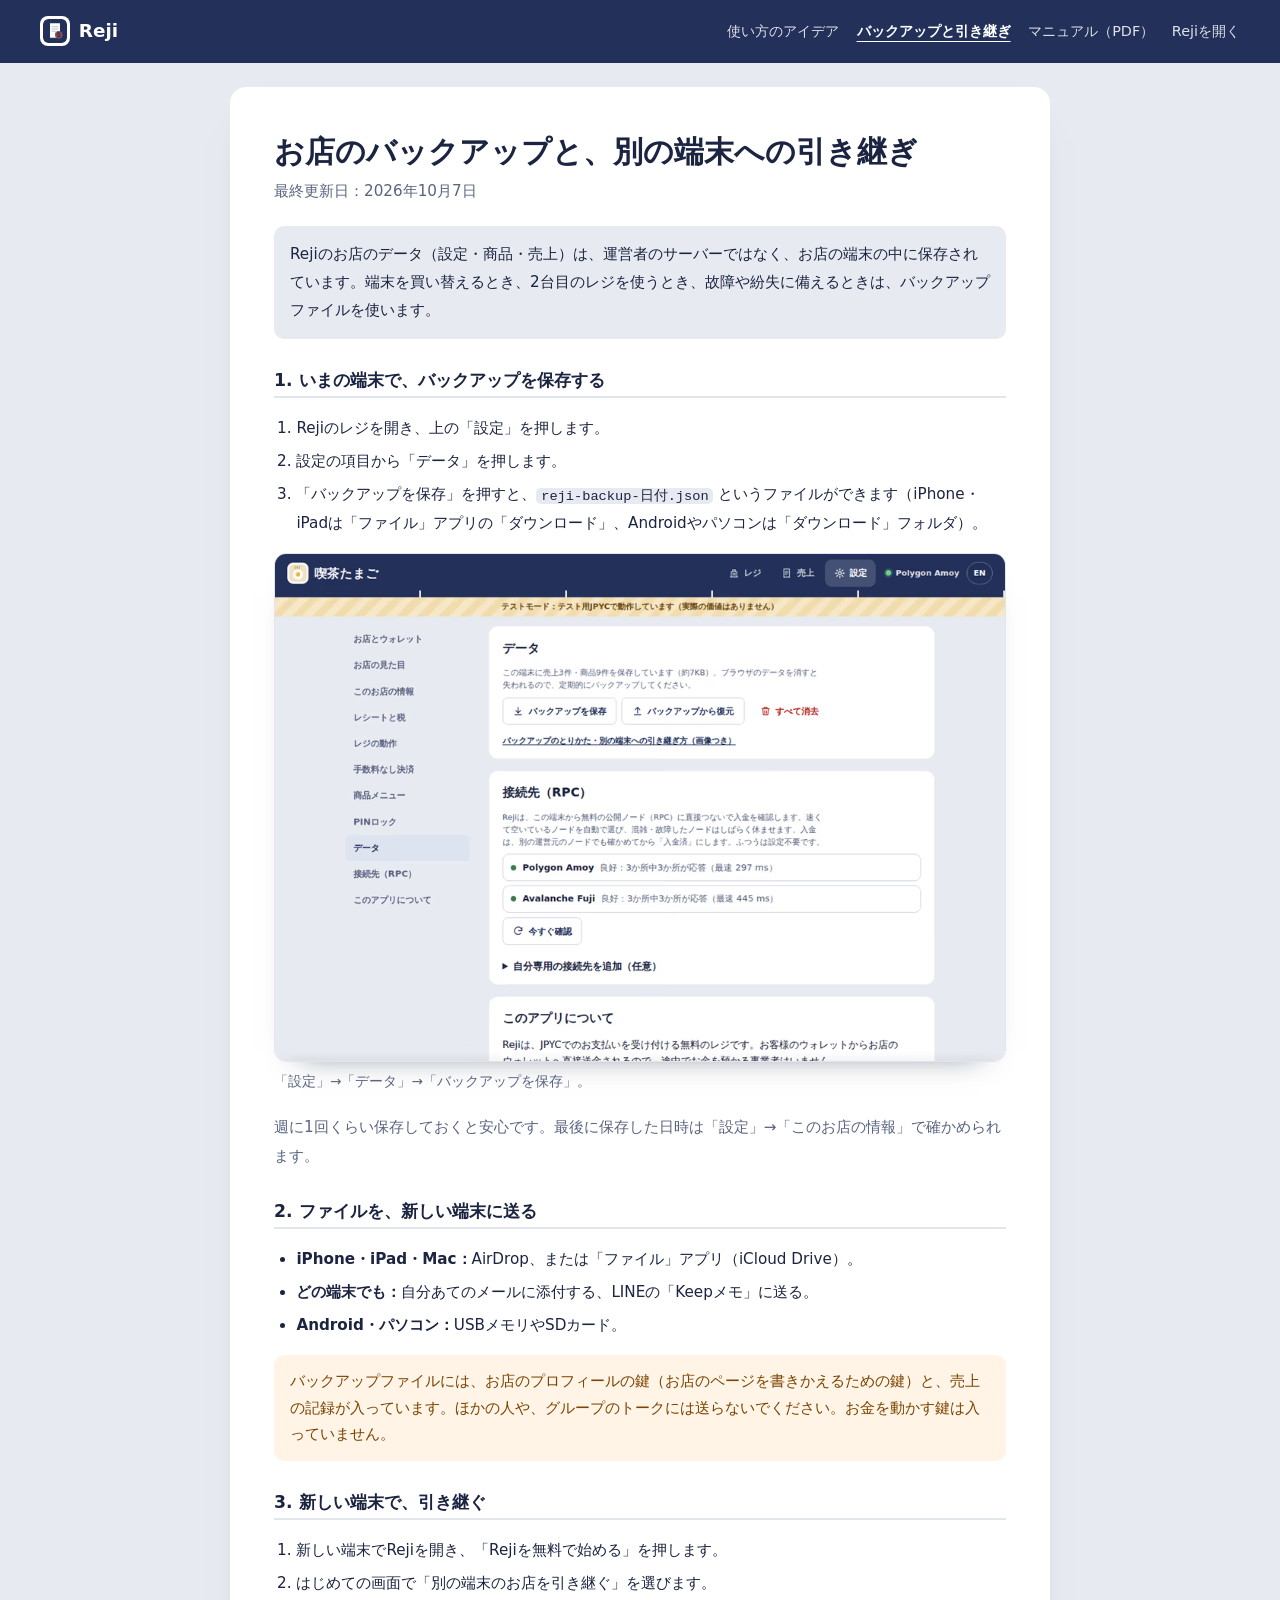
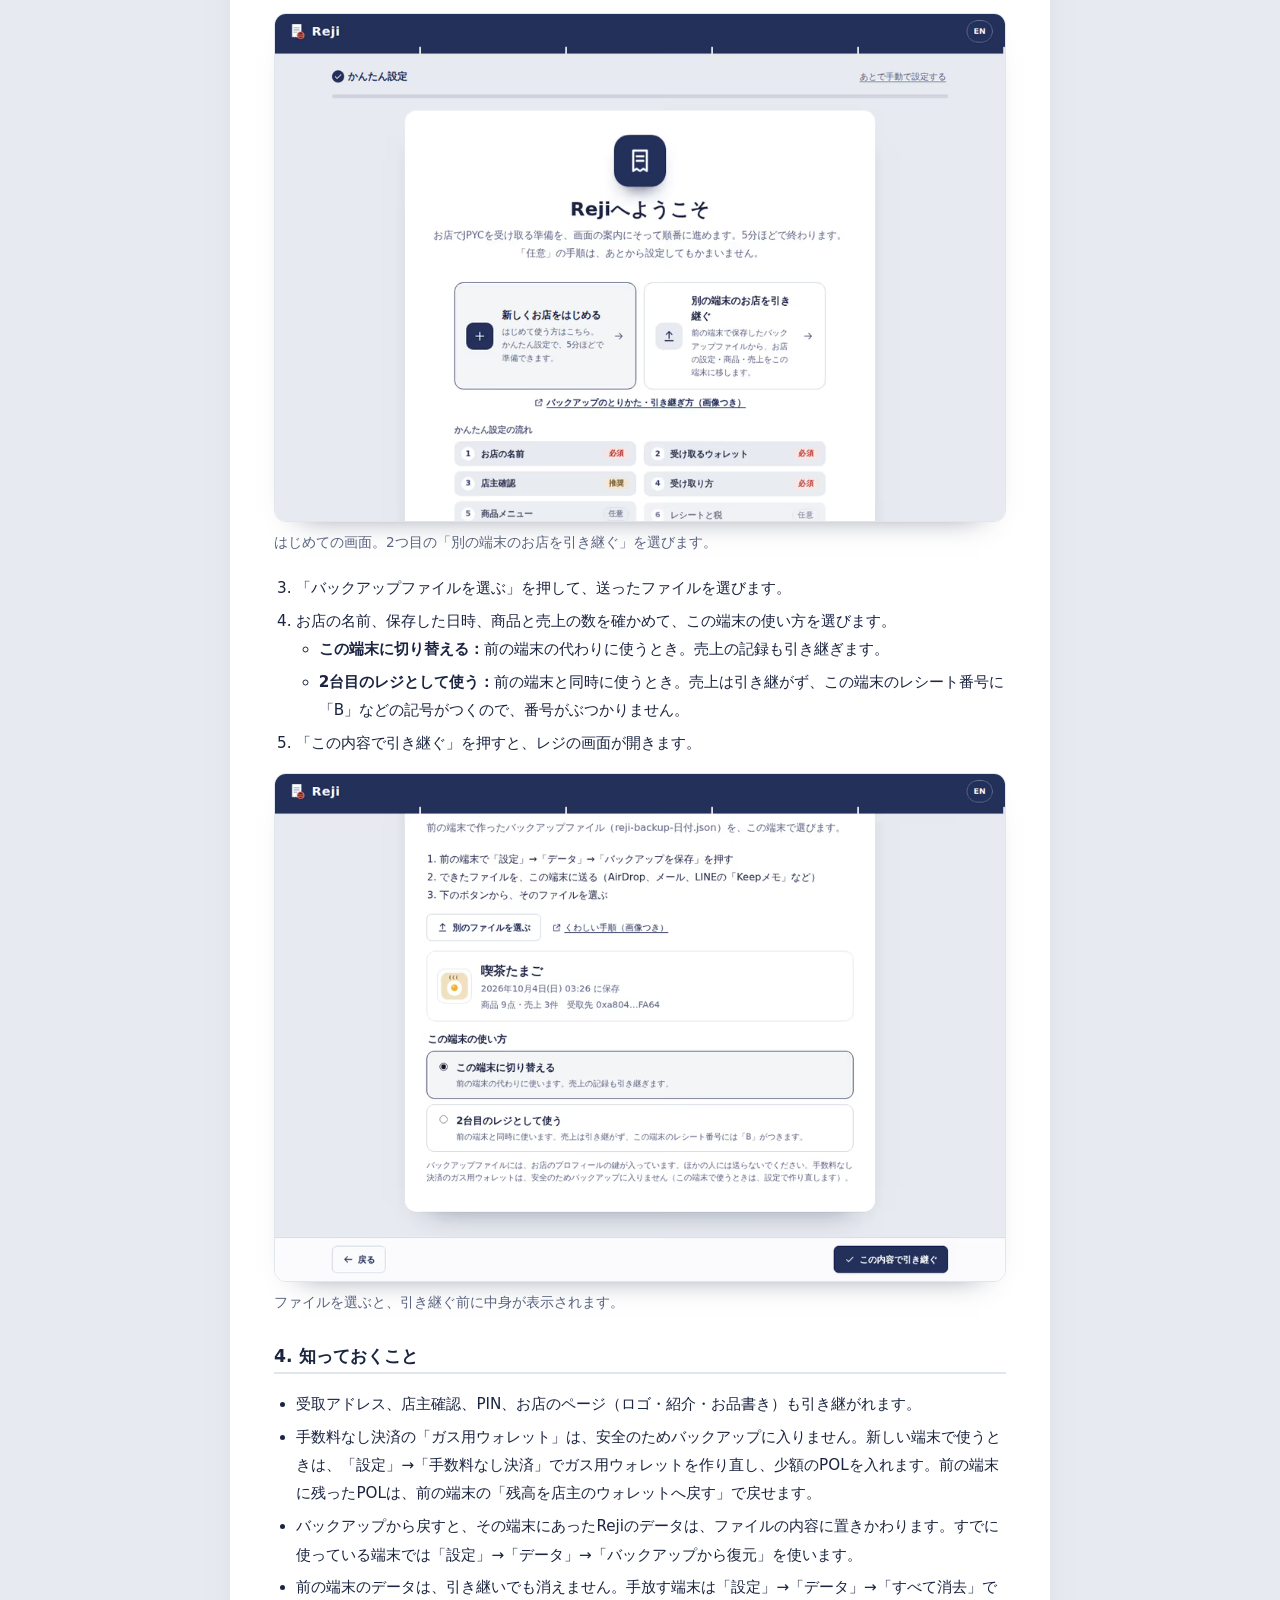
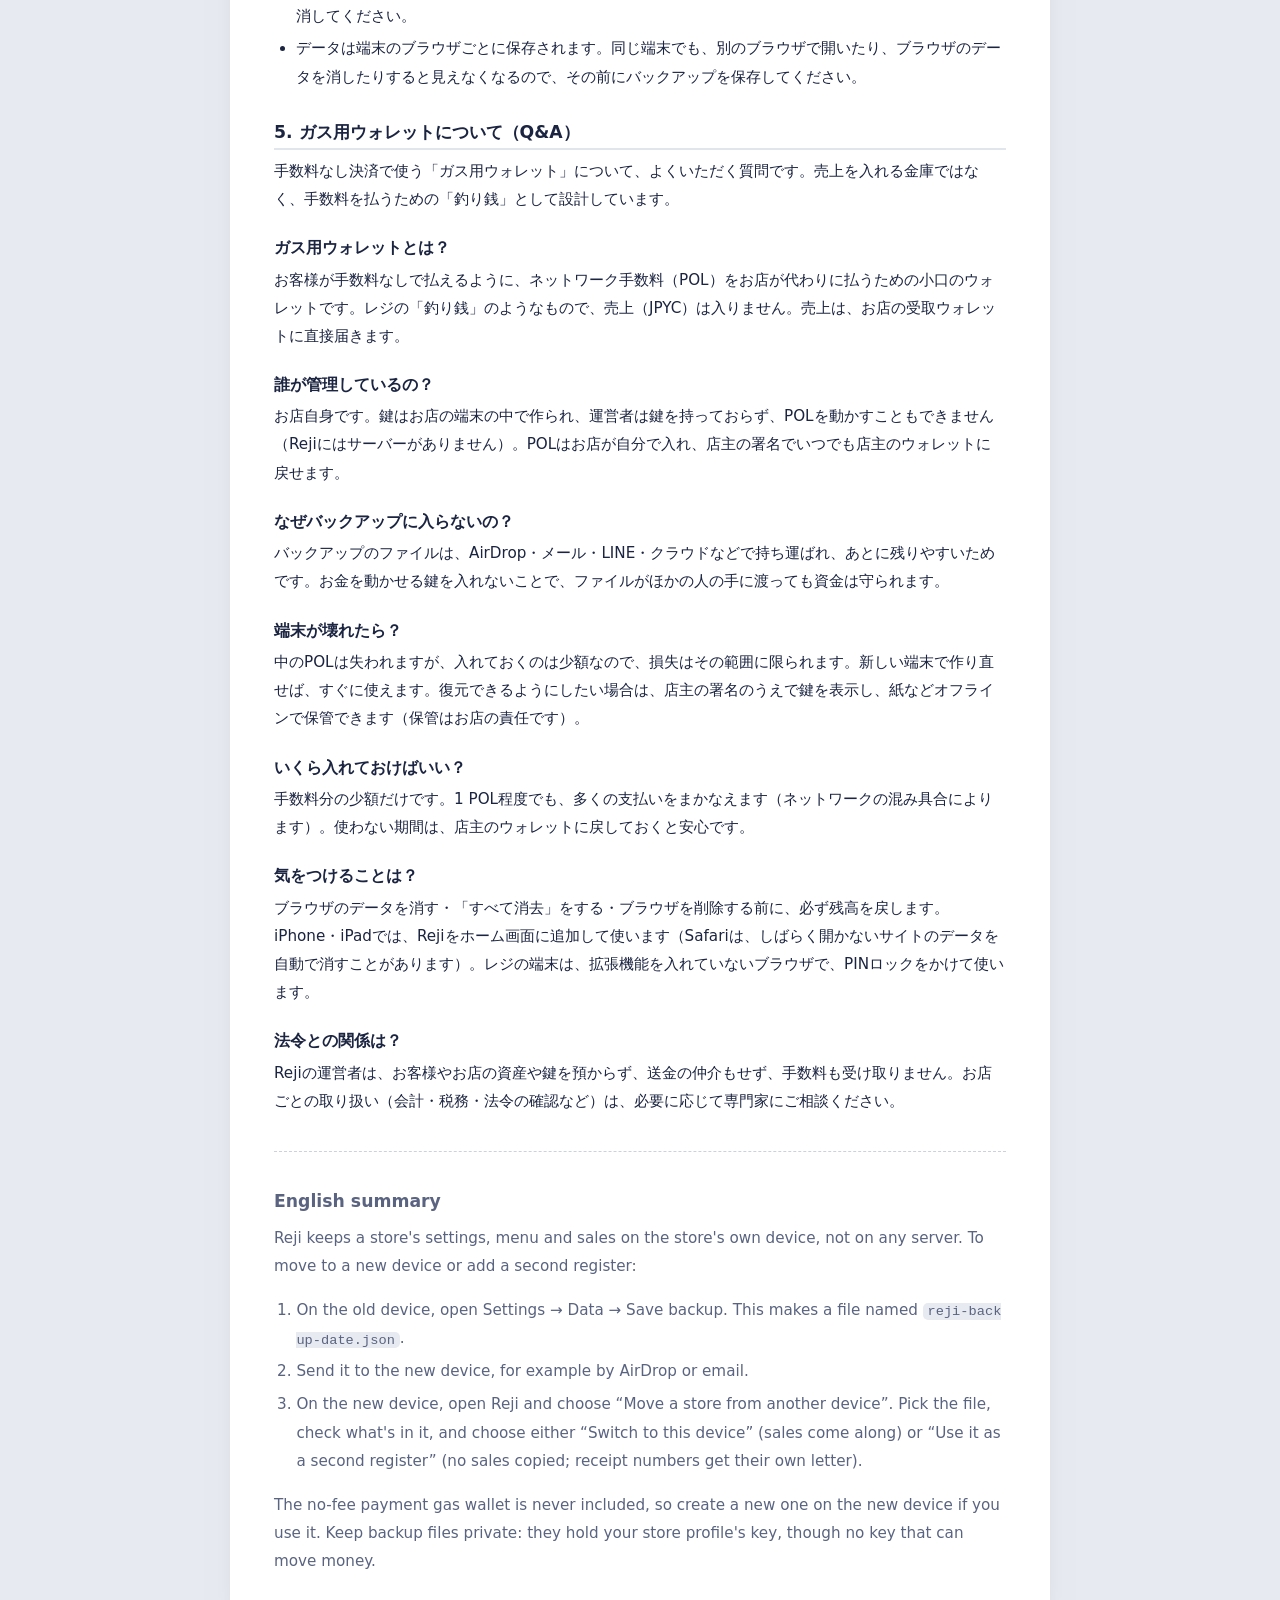
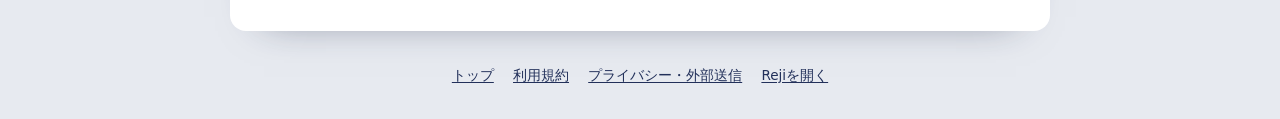
==== commit eb0041d2: "Use case ideas added" ====
--- a/backup.html
+++ b/backup.html
@@ -29,7 +29,7 @@
 <body class="legal">
 <header class="lg-head">
   <a class="lg-brand" href="./"><img src="assets/img/icon.svg" alt="" width="30" height="30"><span>Reji</span></a>
-  <nav><a href="backup.html" aria-current="page">バックアップと引き継ぎ</a><a href="docs/reji-manual-ja.pdf">マニュアル（PDF）</a><a href="app.html">Rejiを開く</a></nav>
+  <nav><a href="ideas.html">使い方のアイデア</a><a href="backup.html" aria-current="page">バックアップと引き継ぎ</a><a href="docs/reji-manual-ja.pdf">マニュアル（PDF）</a><a href="app.html">Rejiを開く</a></nav>
 </header>
 <main class="lg-main">
 <h1>お店のバックアップと、別の端末への引き継ぎ</h1>
--- a/assets/css/legal.css
+++ b/assets/css/legal.css
@@ -45,3 +45,9 @@
 /* questions in help pages: smaller than section headings, kept close to their answers */
 .lg-main h3 { margin: 1.4rem 0 0.25rem; font-size: 1.02rem; line-height: 1.6; }
 .lg-main h3 + p { margin-top: 0; }
+
+/* ---- ideas page ---- */
+.lg-video { display: block; width: 100%; height: auto; border: 1px solid var(--line-soft); border-radius: 12px; background: #000; }
+.idea-index { columns: 2 16rem; column-gap: 2rem; margin: 0.6rem 0 1.4rem; }
+.idea-index li { break-inside: avoid; margin: 0.15rem 0; }
+.idea { scroll-margin-top: 1rem; }
